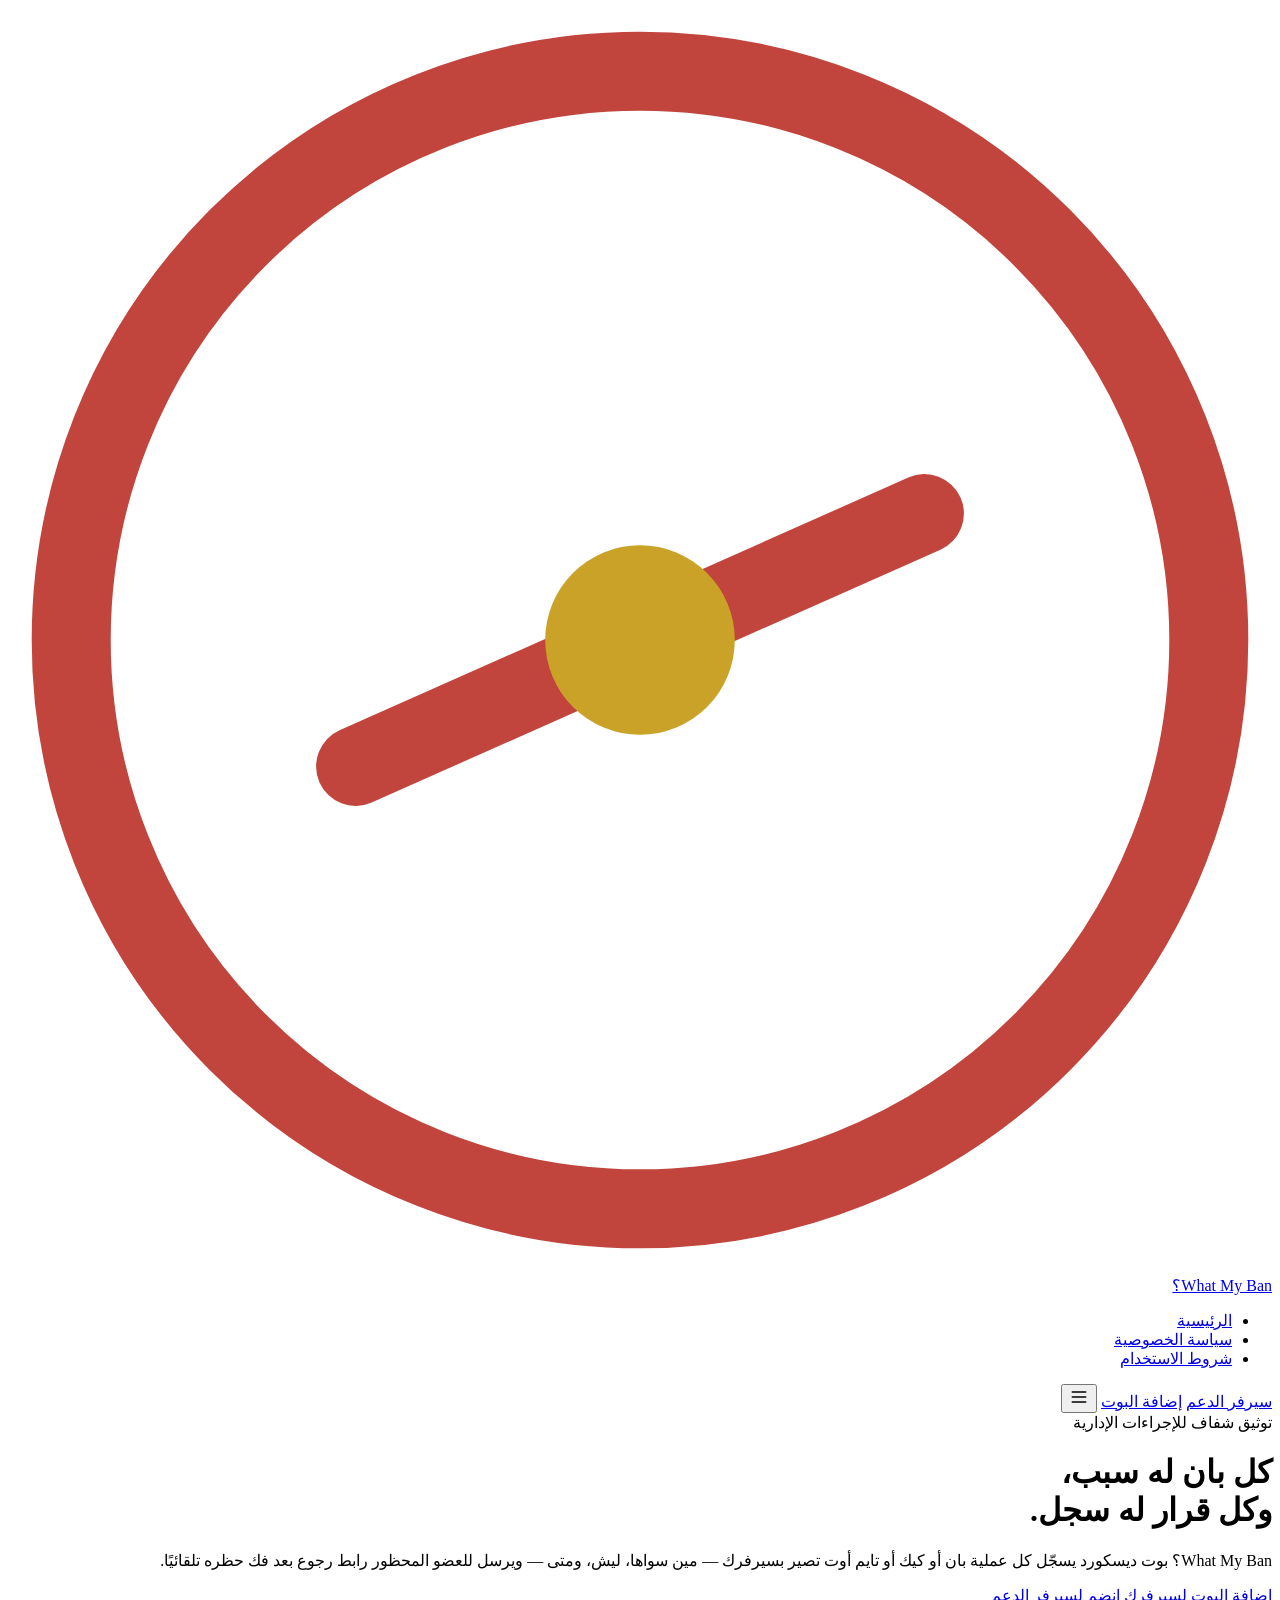
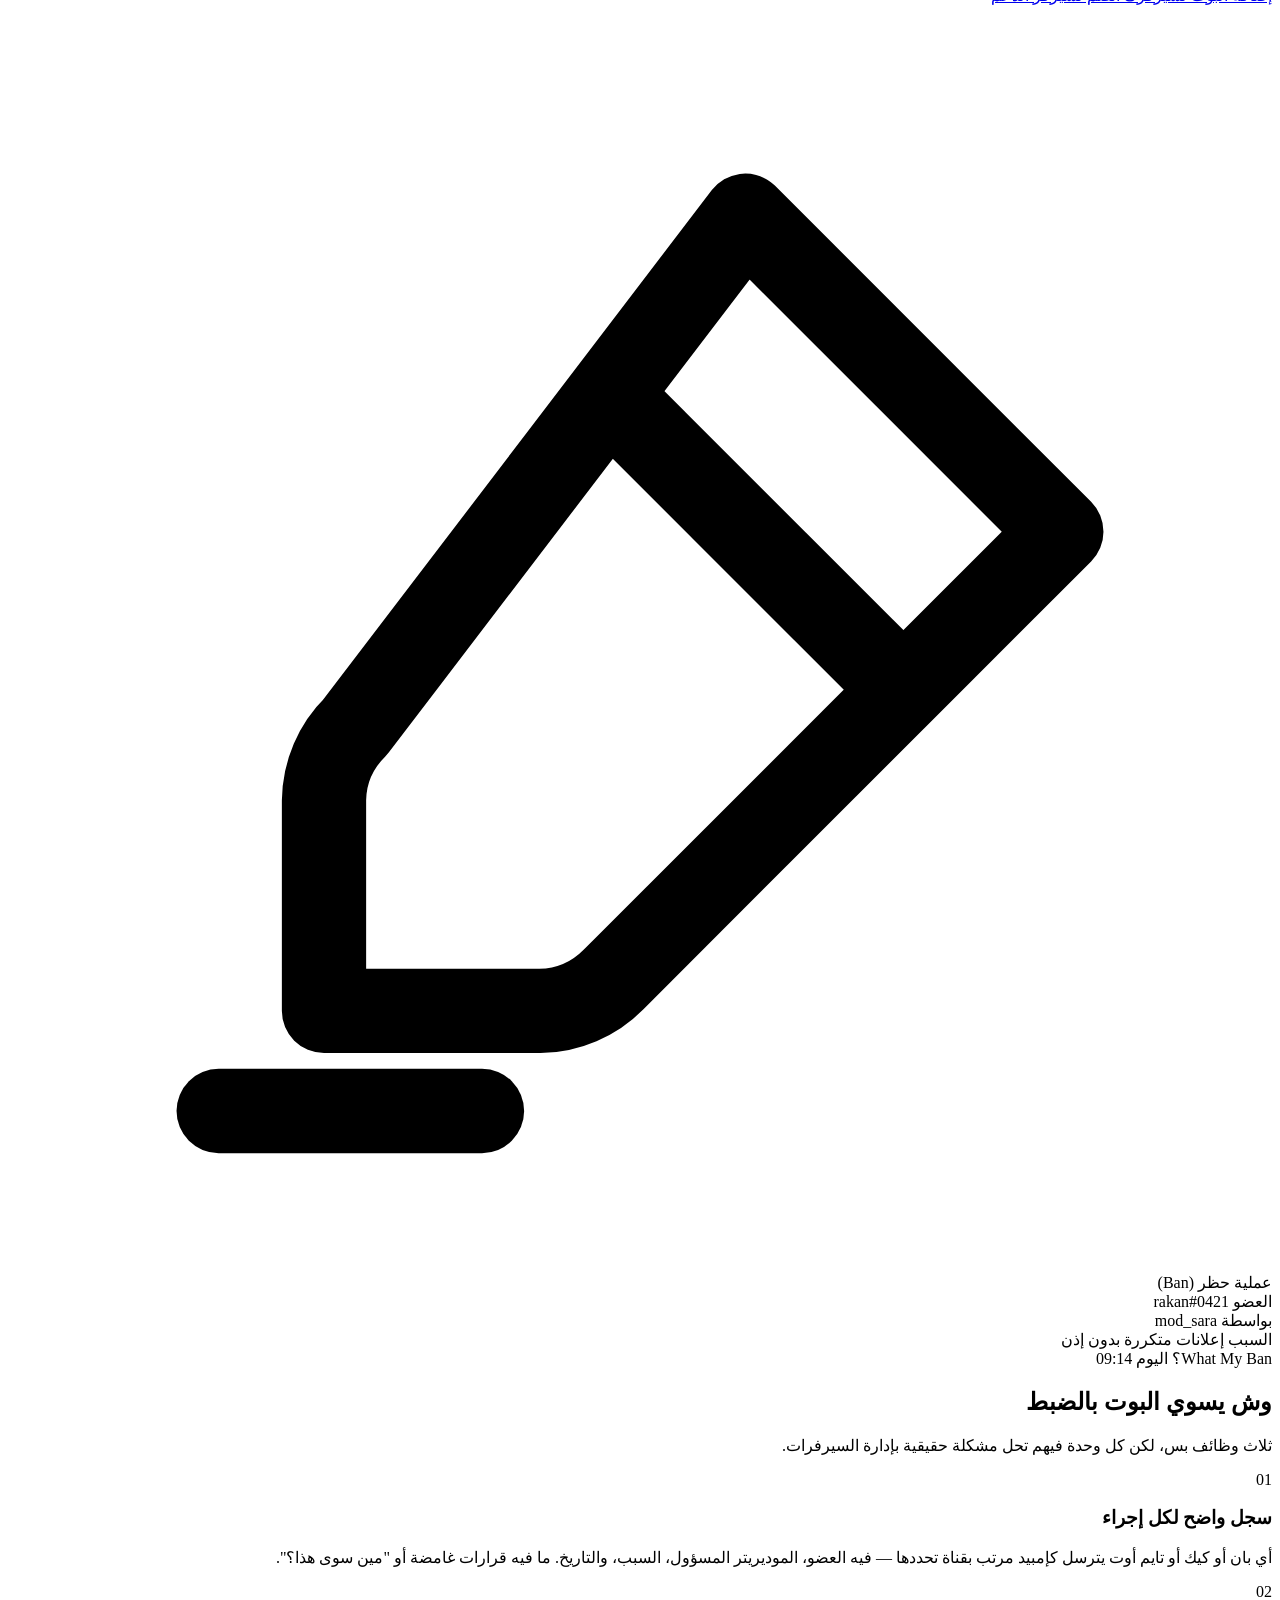
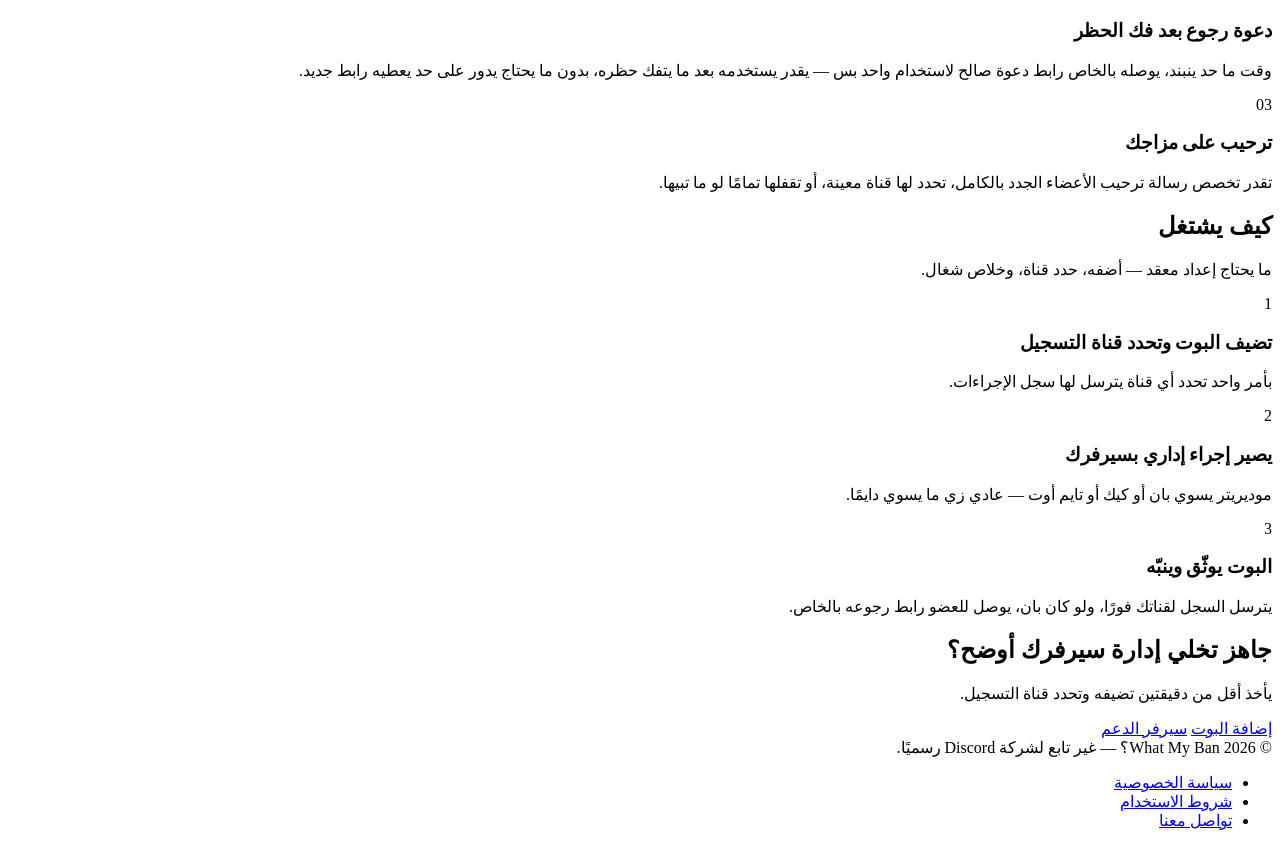
==== index.html @ cae69c5e "Add files via upload" ====
<!DOCTYPE html>
<html lang="ar" dir="rtl">
<head>
<meta charset="UTF-8">
<meta name="viewport" content="width=device-width, initial-scale=1.0">
<title>What My Ban؟ — بوت توثيق البان والكيك والتايم أوت لديسكورد</title>
<meta name="description" content="What My Ban؟ بوت ديسكورد يوثّق كل عملية بان أو كيك أو تايم أوت بسجل واضح، ويرسل للمحظورين دعوة رجوع بعد فك الحظر.">
<link rel="preconnect" href="https://fonts.googleapis.com">
<link rel="preconnect" href="https://fonts.gstatic.com" crossorigin>
<link href="https://fonts.googleapis.com/css2?family=Space+Grotesk:wght@500;600;700&family=Inter:wght@400;500;600&family=JetBrains+Mono:wght@400;500&display=swap" rel="stylesheet">
<link rel="stylesheet" href="css/style.css">
</head>
<body>

<!--
  ملاحظة: بدّل الرابطين اللي فيهم YOUR_ بروابط بوتك الفعلية.
  1) رابط سيرفر الدعم (Discord Invite)
  2) رابط إضافة البوت (OAuth2 - نفس اللي استخدمته وقت الدعوة لسيرفرك)
-->

<nav class="nav">
  <div class="container">
    <a href="index.html" class="brand">
      <svg class="brand-mark" viewBox="0 0 40 40" fill="none" xmlns="http://www.w3.org/2000/svg" aria-hidden="true">
        <circle cx="20" cy="20" r="18" stroke="#C1443D" stroke-width="2.5"/>
        <path d="M11 24L29 16" stroke="#C1443D" stroke-width="2.5" stroke-linecap="round"/>
        <circle cx="20" cy="20" r="3" fill="#C9A227"/>
      </svg>
      <span>What My Ban؟</span>
    </a>

    <ul class="nav-links">
      <li><a href="index.html" aria-current="page">الرئيسية</a></li>
      <li><a href="privacy.html">سياسة الخصوصية</a></li>
      <li><a href="terms.html">شروط الاستخدام</a></li>
    </ul>

    <div class="nav-actions">
      <a class="btn btn-ghost" href="https://discord.gg/YOUR_INVITE_CODE" target="_blank" rel="noopener">سيرفر الدعم</a>
      <a class="btn btn-primary" href="https://discord.com/api/oauth2/authorize?client_id=YOUR_CLIENT_ID&permissions=1101927424208&scope=bot%20applications.commands" target="_blank" rel="noopener">إضافة البوت</a>
      <button class="nav-toggle" aria-label="فتح القائمة" aria-expanded="false">
        <svg width="20" height="20" viewBox="0 0 24 24" fill="none"><path d="M4 6h16M4 12h16M4 18h16" stroke="currentColor" stroke-width="2" stroke-linecap="round"/></svg>
      </button>
    </div>
  </div>
</nav>

<header class="hero">
  <div class="container">
    <div>
      <span class="tag">توثيق شفاف للإجراءات الإدارية</span>
      <h1>كل بان له سبب،<br>وكل قرار له سجل.</h1>
      <p class="hero-lead">
        What My Ban؟ بوت ديسكورد يسجّل كل عملية بان أو كيك أو تايم أوت تصير بسيرفرك — مين سواها، ليش، ومتى —
        ويرسل للعضو المحظور رابط رجوع بعد فك حظره تلقائيًا.
      </p>
      <div class="hero-actions">
        <a class="btn btn-primary" href="https://discord.com/api/oauth2/authorize?client_id=YOUR_CLIENT_ID&permissions=1101927424208&scope=bot%20applications.commands" target="_blank" rel="noopener">
          إضافة البوت لسيرفرك
        </a>
        <a class="btn btn-ghost" href="https://discord.gg/YOUR_INVITE_CODE" target="_blank" rel="noopener">
          انضم لسيرفر الدعم
        </a>
      </div>
    </div>

    <div class="log-card" aria-hidden="true">
      <div class="log-card-inner">
        <div class="log-card-head">
          <svg class="log-card-icon" viewBox="0 0 24 24" fill="none"><path d="M14 4l6 6-8.5 8.5a2 2 0 01-1.4.6H6v-4a2 2 0 01.6-1.4L14 4z" stroke="currentColor" stroke-width="1.6" stroke-linejoin="round"/><path d="M11 7l6 6" stroke="currentColor" stroke-width="1.6"/><path d="M4 21h5" stroke="currentColor" stroke-width="1.6" stroke-linecap="round"/></svg>
          <span class="log-card-title">عملية حظر (Ban)</span>
        </div>
        <div class="log-field">
          <span class="log-field-label">العضو</span>
          <span class="log-field-value">rakan#0421</span>
        </div>
        <div class="log-field">
          <span class="log-field-label">بواسطة</span>
          <span class="log-field-value">mod_sara</span>
        </div>
        <div class="log-field">
          <span class="log-field-label">السبب</span>
          <span class="log-field-value">إعلانات متكررة بدون إذن</span>
        </div>
        <div class="log-card-foot">
          <span>What My Ban؟</span>
          <span>اليوم 09:14</span>
        </div>
      </div>
    </div>
  </div>
</header>

<section class="section" id="features">
  <div class="container">
    <div class="section-head">
      <h2>وش يسوي البوت بالضبط</h2>
      <p>ثلاث وظائف بس، لكن كل وحدة فيهم تحل مشكلة حقيقية بإدارة السيرفرات.</p>
    </div>

    <div class="feature-list">
      <div class="feature-row">
        <span class="feature-num">01</span>
        <div>
          <h3>سجل واضح لكل إجراء</h3>
          <p>أي بان أو كيك أو تايم أوت يترسل كإمبيد مرتب بقناة تحددها — فيه العضو، الموديريتر المسؤول، السبب، والتاريخ. ما فيه قرارات غامضة أو "مين سوى هذا؟".</p>
        </div>
      </div>
      <div class="feature-row">
        <span class="feature-num">02</span>
        <div>
          <h3>دعوة رجوع بعد فك الحظر</h3>
          <p>وقت ما حد ينبند، يوصله بالخاص رابط دعوة صالح لاستخدام واحد بس — يقدر يستخدمه بعد ما يتفك حظره، بدون ما يحتاج يدور على حد يعطيه رابط جديد.</p>
        </div>
      </div>
      <div class="feature-row">
        <span class="feature-num">03</span>
        <div>
          <h3>ترحيب على مزاجك</h3>
          <p>تقدر تخصص رسالة ترحيب الأعضاء الجدد بالكامل، تحدد لها قناة معينة، أو تقفلها تمامًا لو ما تبيها.</p>
        </div>
      </div>
    </div>
  </div>
</section>

<section class="section" id="how">
  <div class="container">
    <div class="section-head">
      <h2>كيف يشتغل</h2>
      <p>ما يحتاج إعداد معقد — أضفه، حدد قناة، وخلاص شغال.</p>
    </div>

    <div class="steps">
      <div class="step">
        <span class="step-index">1</span>
        <div>
          <h3>تضيف البوت وتحدد قناة التسجيل</h3>
          <p>بأمر واحد تحدد أي قناة يترسل لها سجل الإجراءات.</p>
        </div>
      </div>
      <div class="step">
        <span class="step-index">2</span>
        <div>
          <h3>يصير إجراء إداري بسيرفرك</h3>
          <p>موديريتر يسوي بان أو كيك أو تايم أوت — عادي زي ما يسوي دايمًا.</p>
        </div>
      </div>
      <div class="step">
        <span class="step-index">3</span>
        <div>
          <h3>البوت يوثّق وينبّه</h3>
          <p>يترسل السجل لقناتك فورًا، ولو كان بان، يوصل للعضو رابط رجوعه بالخاص.</p>
        </div>
      </div>
    </div>
  </div>
</section>

<section class="cta-band">
  <div class="container">
    <h2>جاهز تخلي إدارة سيرفرك أوضح؟</h2>
    <p>يأخذ أقل من دقيقتين تضيفه وتحدد قناة التسجيل.</p>
    <div class="cta-actions">
      <a class="btn btn-primary" href="https://discord.com/api/oauth2/authorize?client_id=YOUR_CLIENT_ID&permissions=1101927424208&scope=bot%20applications.commands" target="_blank" rel="noopener">إضافة البوت</a>
      <a class="btn btn-ghost" href="https://discord.gg/YOUR_INVITE_CODE" target="_blank" rel="noopener">سيرفر الدعم</a>
    </div>
  </div>
</section>

<footer class="footer">
  <div class="container">
    <span class="footer-note">© 2026 What My Ban؟ — غير تابع لشركة Discord رسميًا.</span>
    <ul class="footer-links">
      <li><a href="privacy.html">سياسة الخصوصية</a></li>
      <li><a href="terms.html">شروط الاستخدام</a></li>
      <li><a href="https://discord.gg/YOUR_INVITE_CODE" target="_blank" rel="noopener">تواصل معنا</a></li>
    </ul>
  </div>
</footer>

<script src="js/main.js"></script>
</body>
</html>
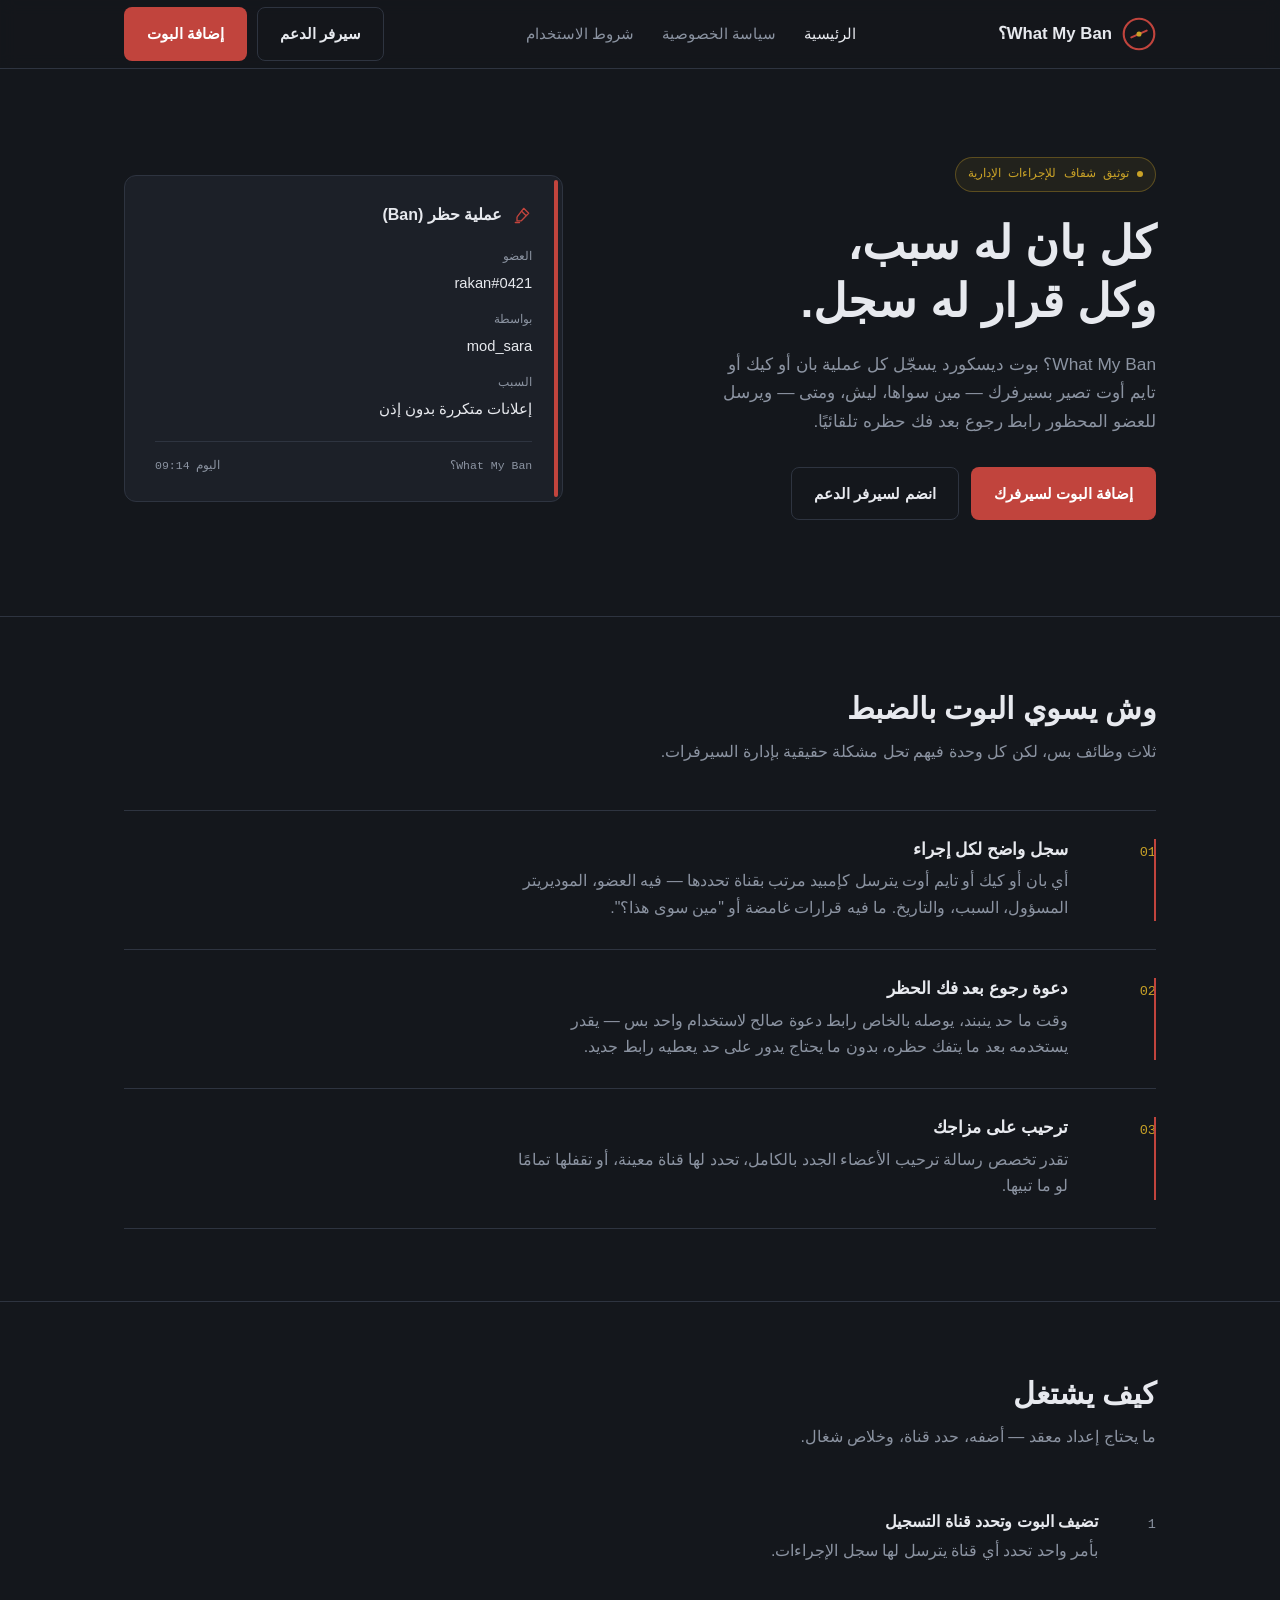
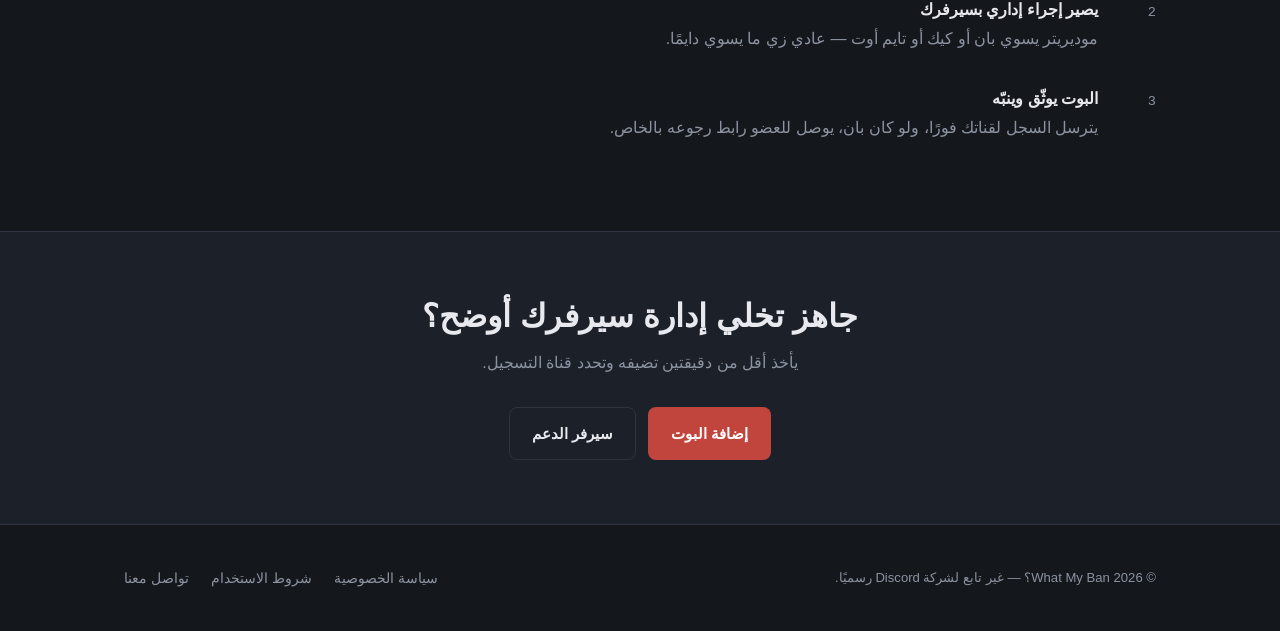
==== commit c48aa8a1: "Update Discord bot client ID in index.html" ====
--- a/index.html
+++ b/index.html
@@ -37,7 +37,7 @@
 
     <div class="nav-actions">
       <a class="btn btn-ghost" href="https://discord.gg/YOUR_INVITE_CODE" target="_blank" rel="noopener">سيرفر الدعم</a>
-      <a class="btn btn-primary" href="https://discord.com/api/oauth2/authorize?client_id=YOUR_CLIENT_ID&permissions=1101927424208&scope=bot%20applications.commands" target="_blank" rel="noopener">إضافة البوت</a>
+      <a class="btn btn-primary" href="https://discord.com/api/oauth2/authorize?client_id=1549081601906974780&permissions=1101927424208&scope=bot%20applications.commands" target="_blank" rel="noopener">إضافة البوت</a>
       <button class="nav-toggle" aria-label="فتح القائمة" aria-expanded="false">
         <svg width="20" height="20" viewBox="0 0 24 24" fill="none"><path d="M4 6h16M4 12h16M4 18h16" stroke="currentColor" stroke-width="2" stroke-linecap="round"/></svg>
       </button>
@@ -55,7 +55,7 @@
         ويرسل للعضو المحظور رابط رجوع بعد فك حظره تلقائيًا.
       </p>
       <div class="hero-actions">
-        <a class="btn btn-primary" href="https://discord.com/api/oauth2/authorize?client_id=YOUR_CLIENT_ID&permissions=1101927424208&scope=bot%20applications.commands" target="_blank" rel="noopener">
+        <a class="btn btn-primary" href="https://discord.com/api/oauth2/authorize?client_id=1549081601906974780&permissions=1101927424208&scope=bot%20applications.commands" target="_blank" rel="noopener">
           إضافة البوت لسيرفرك
         </a>
         <a class="btn btn-ghost" href="https://discord.gg/YOUR_INVITE_CODE" target="_blank" rel="noopener">
--- a/css/style.css
+++ b/css/style.css
@@ -0,0 +1,511 @@
+/* ===== Tokens ===== */
+:root {
+  --bg: #14171c;
+  --surface: #1c2028;
+  --surface-raised: #232833;
+  --border: #2e3440;
+  --text: #e7e9ee;
+  --text-muted: #8b93a1;
+  --accent: #c1443d;
+  --accent-hover: #d95b53;
+  --accent-gold: #c9a227;
+
+  --font-display: 'Space Grotesk', 'Segoe UI', Tahoma, sans-serif;
+  --font-body: 'Inter', 'Segoe UI', Tahoma, sans-serif;
+  --font-mono: 'JetBrains Mono', 'Courier New', monospace;
+
+  --max-width: 1080px;
+}
+
+* { box-sizing: border-box; }
+
+html {
+  scroll-behavior: smooth;
+}
+
+body {
+  margin: 0;
+  background: var(--bg);
+  color: var(--text);
+  font-family: var(--font-body);
+  line-height: 1.65;
+  -webkit-font-smoothing: antialiased;
+}
+
+h1, h2, h3 {
+  font-family: var(--font-display);
+  line-height: 1.25;
+  margin: 0;
+}
+
+p { margin: 0 0 1em; color: var(--text-muted); }
+
+a { color: inherit; }
+
+img, svg { display: block; max-width: 100%; }
+
+.container {
+  max-width: var(--max-width);
+  margin: 0 auto;
+  padding: 0 24px;
+}
+
+:focus-visible {
+  outline: 2px solid var(--accent-gold);
+  outline-offset: 3px;
+}
+
+@media (prefers-reduced-motion: reduce) {
+  * { animation: none !important; transition: none !important; scroll-behavior: auto !important; }
+}
+
+/* ===== Buttons ===== */
+.btn {
+  display: inline-flex;
+  align-items: center;
+  gap: 8px;
+  padding: 13px 22px;
+  border-radius: 8px;
+  font-family: var(--font-body);
+  font-weight: 600;
+  font-size: 0.95rem;
+  text-decoration: none;
+  border: 1px solid transparent;
+  cursor: pointer;
+  transition: background-color 0.15s ease, border-color 0.15s ease, transform 0.1s ease;
+}
+
+.btn:active { transform: translateY(1px); }
+
+.btn-primary {
+  background: var(--accent);
+  color: #fff;
+}
+.btn-primary:hover { background: var(--accent-hover); }
+
+.btn-ghost {
+  background: transparent;
+  color: var(--text);
+  border-color: var(--border);
+}
+.btn-ghost:hover { border-color: var(--text-muted); }
+
+.btn-icon { width: 18px; height: 18px; flex-shrink: 0; }
+
+/* ===== Navbar ===== */
+.nav {
+  border-bottom: 1px solid var(--border);
+  position: sticky;
+  top: 0;
+  background: rgba(20, 23, 28, 0.9);
+  backdrop-filter: blur(8px);
+  z-index: 50;
+}
+
+.nav .container {
+  display: flex;
+  align-items: center;
+  justify-content: space-between;
+  height: 68px;
+  gap: 24px;
+}
+
+.brand {
+  display: flex;
+  align-items: center;
+  gap: 10px;
+  text-decoration: none;
+  color: var(--text);
+  font-family: var(--font-display);
+  font-weight: 600;
+  font-size: 1.05rem;
+  white-space: nowrap;
+}
+
+.brand-mark {
+  width: 34px;
+  height: 34px;
+  flex-shrink: 0;
+}
+
+.nav-links {
+  display: flex;
+  align-items: center;
+  gap: 28px;
+  list-style: none;
+  margin: 0;
+  padding: 0;
+}
+
+.nav-links a {
+  text-decoration: none;
+  color: var(--text-muted);
+  font-size: 0.93rem;
+  transition: color 0.15s ease;
+}
+.nav-links a:hover,
+.nav-links a[aria-current="page"] { color: var(--text); }
+
+.nav-actions {
+  display: flex;
+  align-items: center;
+  gap: 10px;
+}
+
+.nav-toggle {
+  display: none;
+  background: none;
+  border: 1px solid var(--border);
+  border-radius: 6px;
+  width: 40px;
+  height: 40px;
+  color: var(--text);
+  cursor: pointer;
+}
+
+@media (max-width: 860px) {
+  .nav-links { display: none; }
+  .nav-actions .btn-ghost { display: none; }
+  .nav-toggle { display: inline-flex; align-items: center; justify-content: center; }
+
+  .nav.is-open .nav-links {
+    display: flex;
+    flex-direction: column;
+    align-items: stretch;
+    gap: 0;
+    position: absolute;
+    top: 68px;
+    inset-inline: 0;
+    background: var(--surface);
+    border-bottom: 1px solid var(--border);
+    padding: 8px 24px 16px;
+  }
+  .nav.is-open .nav-links a { padding: 12px 0; border-bottom: 1px solid var(--border); }
+  .nav.is-open .nav-links a:last-child { border-bottom: none; }
+  .nav.is-open .nav-actions .btn-ghost { display: inline-flex; }
+}
+
+/* ===== Hero ===== */
+.hero {
+  padding: 88px 0 96px;
+}
+
+.hero .container {
+  display: grid;
+  grid-template-columns: 1.1fr 0.9fr;
+  gap: 56px;
+  align-items: center;
+}
+
+@media (max-width: 860px) {
+  .hero .container { grid-template-columns: 1fr; }
+  .hero { padding: 56px 0 64px; }
+}
+
+.tag {
+  display: inline-flex;
+  align-items: center;
+  gap: 8px;
+  font-family: var(--font-mono);
+  font-size: 0.78rem;
+  color: var(--accent-gold);
+  border: 1px solid rgba(201, 162, 39, 0.35);
+  background: rgba(201, 162, 39, 0.08);
+  padding: 6px 12px;
+  border-radius: 999px;
+  margin-bottom: 22px;
+}
+
+.tag::before {
+  content: '';
+  width: 6px;
+  height: 6px;
+  border-radius: 50%;
+  background: var(--accent-gold);
+}
+
+.hero h1 {
+  font-size: clamp(2rem, 4vw, 2.9rem);
+  color: var(--text);
+  max-width: 15ch;
+  margin-bottom: 20px;
+}
+
+.hero-lead {
+  font-size: 1.08rem;
+  max-width: 46ch;
+  margin-bottom: 32px;
+}
+
+.hero-actions {
+  display: flex;
+  flex-wrap: wrap;
+  gap: 12px;
+}
+
+/* ===== Log card mockup (mirrors the bot's real embed) ===== */
+.log-card {
+  background: var(--surface);
+  border: 1px solid var(--border);
+  border-radius: 12px;
+  padding: 4px;
+  position: relative;
+}
+
+.log-card::before {
+  content: '';
+  position: absolute;
+  top: 4px;
+  bottom: 4px;
+  right: 4px;
+  width: 4px;
+  border-radius: 4px;
+  background: var(--accent);
+}
+
+.log-card-inner { padding: 22px 26px; }
+
+.log-card-head {
+  display: flex;
+  align-items: center;
+  gap: 10px;
+  margin-bottom: 18px;
+}
+
+.log-card-icon {
+  width: 20px;
+  height: 20px;
+  color: var(--accent);
+  flex-shrink: 0;
+}
+
+.log-card-title {
+  font-family: var(--font-display);
+  font-weight: 600;
+  font-size: 1rem;
+}
+
+.log-field { margin-bottom: 14px; }
+.log-field:last-child { margin-bottom: 0; }
+
+.log-field-label {
+  font-family: var(--font-mono);
+  font-size: 0.72rem;
+  color: var(--text-muted);
+  display: block;
+  margin-bottom: 4px;
+}
+
+.log-field-value {
+  font-size: 0.92rem;
+  color: var(--text);
+}
+
+.log-field-value .muted { color: var(--text-muted); }
+
+.log-card-foot {
+  margin-top: 18px;
+  padding-top: 14px;
+  border-top: 1px solid var(--border);
+  font-family: var(--font-mono);
+  font-size: 0.72rem;
+  color: var(--text-muted);
+  display: flex;
+  justify-content: space-between;
+}
+
+/* ===== Section shell ===== */
+.section {
+  padding: 72px 0;
+  border-top: 1px solid var(--border);
+}
+
+.section-head {
+  max-width: 56ch;
+  margin-bottom: 44px;
+}
+
+.section-head h2 {
+  font-size: clamp(1.5rem, 3vw, 1.9rem);
+  margin-bottom: 12px;
+}
+
+/* ===== Feature list (case-log rows, not generic cards) ===== */
+.feature-list {
+  display: flex;
+  flex-direction: column;
+  border-top: 1px solid var(--border);
+}
+
+.feature-row {
+  display: grid;
+  grid-template-columns: 64px 1fr;
+  gap: 24px;
+  padding: 28px 0;
+  border-bottom: 1px solid var(--border);
+  position: relative;
+}
+
+.feature-row::before {
+  content: '';
+  position: absolute;
+  right: 0;
+  top: 28px;
+  bottom: 28px;
+  width: 2px;
+  background: var(--accent);
+}
+
+.feature-num {
+  font-family: var(--font-mono);
+  font-size: 0.85rem;
+  color: var(--accent-gold);
+  padding-top: 3px;
+}
+
+.feature-row h3 {
+  font-size: 1.08rem;
+  margin-bottom: 8px;
+}
+
+.feature-row p { margin: 0; max-width: 62ch; }
+
+/* ===== How it works ===== */
+.steps {
+  display: flex;
+  flex-direction: column;
+  gap: 0;
+}
+
+.step {
+  display: grid;
+  grid-template-columns: 40px 1fr;
+  gap: 18px;
+  padding: 18px 0;
+}
+
+.step-index {
+  font-family: var(--font-mono);
+  font-size: 0.85rem;
+  color: var(--text-muted);
+  padding-top: 2px;
+}
+
+.step h3 { font-size: 1rem; margin-bottom: 6px; }
+.step p { margin: 0; }
+
+/* ===== CTA band ===== */
+.cta-band {
+  background: var(--surface);
+  border-top: 1px solid var(--border);
+  border-bottom: 1px solid var(--border);
+  padding: 64px 0;
+  text-align: center;
+}
+
+.cta-band h2 {
+  font-size: clamp(1.5rem, 3vw, 2rem);
+  margin-bottom: 14px;
+}
+
+.cta-band p {
+  max-width: 50ch;
+  margin: 0 auto 30px;
+}
+
+.cta-actions {
+  display: flex;
+  justify-content: center;
+  flex-wrap: wrap;
+  gap: 12px;
+}
+
+/* ===== Footer ===== */
+.footer {
+  padding: 40px 0;
+}
+
+.footer .container {
+  display: flex;
+  flex-wrap: wrap;
+  align-items: center;
+  justify-content: space-between;
+  gap: 16px;
+}
+
+.footer-links {
+  display: flex;
+  gap: 22px;
+  list-style: none;
+  padding: 0;
+  margin: 0;
+}
+
+.footer-links a {
+  text-decoration: none;
+  color: var(--text-muted);
+  font-size: 0.88rem;
+}
+.footer-links a:hover { color: var(--text); }
+
+.footer-note {
+  font-size: 0.82rem;
+  color: var(--text-muted);
+}
+
+/* ===== Legal pages (privacy / terms) ===== */
+.legal-hero {
+  padding: 64px 0 40px;
+  border-bottom: 1px solid var(--border);
+}
+
+.legal-hero h1 {
+  font-size: clamp(1.7rem, 3.4vw, 2.2rem);
+  margin-bottom: 10px;
+}
+
+.legal-updated {
+  font-family: var(--font-mono);
+  font-size: 0.8rem;
+  color: var(--text-muted);
+}
+
+.legal-body {
+  padding: 48px 0 88px;
+  max-width: 74ch;
+  margin: 0 auto;
+}
+
+.legal-body h2 {
+  font-size: 1.2rem;
+  margin: 40px 0 14px;
+}
+
+.legal-body h2:first-child { margin-top: 0; }
+
+.legal-body p, .legal-body li {
+  color: var(--text-muted);
+  margin-bottom: 12px;
+}
+
+.legal-body ul { padding-inline-start: 20px; margin: 0 0 16px; }
+
+.legal-body strong { color: var(--text); }
+
+.legal-toc {
+  display: flex;
+  flex-wrap: wrap;
+  gap: 8px 18px;
+  padding: 16px 0 0;
+  margin: 0;
+  list-style: none;
+  font-family: var(--font-mono);
+  font-size: 0.78rem;
+}
+
+.legal-toc a {
+  text-decoration: none;
+  color: var(--text-muted);
+  border-bottom: 1px dotted var(--border);
+}
+.legal-toc a:hover { color: var(--accent-gold); }
